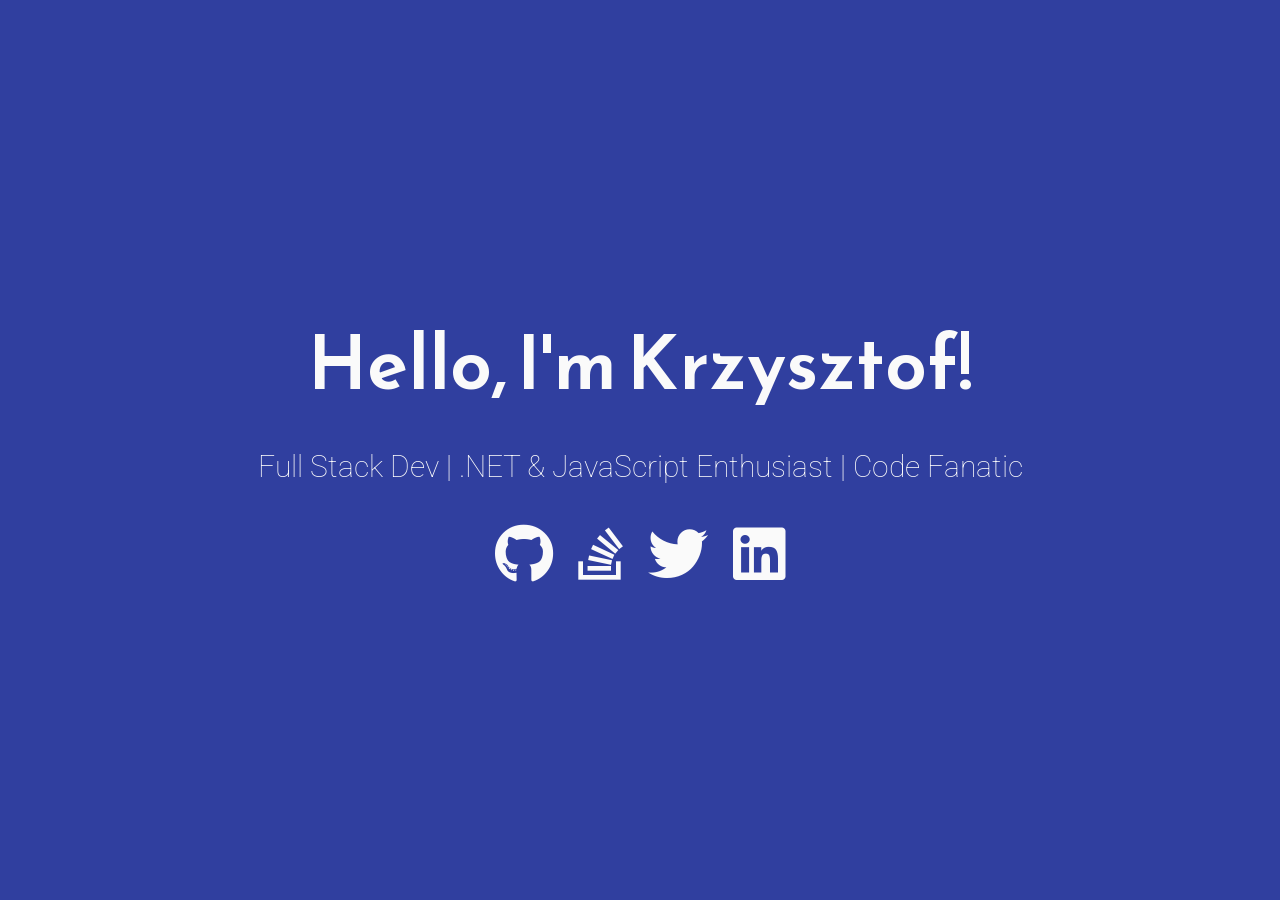
==== index.html @ 535ab050 "update" ====
<!DOCTYPE html>
<html>
<head>
	<meta charset="utf-8">
	<meta http-equiv="X-UA-Compatible" content="IE=edge">
	<meta name="viewport" content="width=device-width, initial-scale=1.0">

	<title>Krzysztof Koziarski | Dev</title>

	<link rel="icon" href="favicon.ico" type="image/png" />

	<link href="https://fonts.googleapis.com/css?family=Reem+Kufi|Roboto:300|Meera+Inimai" rel="stylesheet">
	<link href="https://use.fontawesome.com/releases/v5.0.8/css/all.css" rel="stylesheet">
	<link rel="stylesheet" href="css/reset.css">
	<link rel="stylesheet" href="css/styles.css">
	<link rel="stylesheet" href="css/themes/indigo-white.css">
	<!-- <link rel="stylesheet" href="css/themes/green-white.css"> -->
	<!-- <link rel="stylesheet" href="css/themes/red-white.css"> -->
	<!-- <link rel="stylesheet" href="css/themes/grey-white.css"> -->
	 <!-- <link rel="stylesheet" href="css/themes/white-indigo.css">  -->
	<!-- <link rel="stylesheet" href="css/themes/white-blue.css"> -->
	<!-- <link rel="stylesheet" href="css/themes/white-grey.css"> -->
	<!-- <link rel="stylesheet" href="css/themes/white-red.css"> -->
	<!-- <link rel="stylesheet" href="css/themes/yellow-black.css"> -->
</head>
<body>
	<main>
		<div class="intro">Hello, I'm Krzysztof!</div>
		<div class="tagline">Full Stack Dev | .NET &amp; JavaScript Enthusiast | Code Fanatic</div>
		<div class="icons-social">
			<a target="_blank" href="https://github.com/krzyhook"><i class="fab fa-github"></i></a>
			<a target="_blank" href="https://stackoverflow.com/story/kkoziarski"><i class="fab fa-stack-overflow"></i></a>
			<a target="_blank" href="https://twitter.com/krzyhoo"><i class="fab fa-twitter"></i></a>
			<a target="_blank" href="https://www.linkedin.com/in/koziarskikoziarski"><i class="fab fa-linkedin"></i></a>
    </div>
	</main>
</body>
</html>
---- css/styles.css ----
/* Typography */

html {
	font-family: 'Roboto', sans-serif;
}

@media (min-width: 576px) {
	html {
		font-size: 14px;
	}
}

@media (min-width: 768px) {
	html {
		font-size: 16px;
	}
}

@media (min-width: 992px) {
	html {
		font-size: 18px;
	}
}

@media (min-width: 1200px) {
	html {
		font-size: 20px;
	}
}

.icons-social i {
	font-size: 3em;
}

/* Custom Styles */

main {
	display: flex;
	flex-direction: column;
	min-height: 100vh;
	justify-content: center;
	padding: 0 30px;
	text-align: center;
}

main > .intro {
	font-family: 'Reem Kufi', sans-serif;
	font-size: 3.75em;
	font-weight: 600;
}

main > .tagline {
	font-size: 1.5rem;
	margin: 1.5rem 0;
	font-weight: 100;
}

.icons-social i {
	padding: 10px;
}

.devto {
	margin-bottom: -0.20rem;
}

.devto svg {
	margin-bottom: -0.20rem;
	margin-left: 0.675rem;;
	width: 2.65rem;
	height: 2.65rem;
}
---- css/themes/indigo-white.css ----
/* Theme */

main {
	background: #303F9F;
	color: #FAFAFA;
}

.icons-social a {
	color: #FAFAFA;
}

.icons-social a svg path{
	fill: #FAFAFA;
}
---- css/themes/green-white.css ----
/* Theme */

main {
	background: #43A047;
	color: #FAFAFA;
}

.icons-social a {
	color: #FAFAFA;
}

.icons-social a svg path{
	fill: #FAFAFA;
}
---- css/themes/red-white.css ----
/* Theme */

main {
	background: #AF3D4E;
	color: #FAFAFA;
}

.icons-social a {
	color: #FAFAFA;
}

.icons-social a svg path{
	fill: #FAFAFA;
}
---- css/themes/grey-white.css ----
/* Theme */

main {
	background: #485564;
	color: #FAFAFA;
}

.icons-social a {
	color: #FAFAFA;
}

.icons-social a svg path{
	fill: #FAFAFA;
}
---- css/themes/white-indigo.css ----
/* Theme */

main {
	background: #E8EAF6;
	color: #303F9F;
}

.icons-social a {
	color: #303F9F;
}

.icons-social a svg path{
	fill: #303F9F;
}
---- css/themes/white-blue.css ----
/* Theme */

main {
	background: #FAFAFA;
	color: #0277BD;
}

.icons-social a {
	color: #0277BD;
}

.icons-social a svg path{
	fill: #0277BD;
}
---- css/themes/white-grey.css ----
/* Theme */

main {
	background: #EDEDED;
	color: #4B5658;
}

.icons-social a {
	color: #4B5658;
}

.icons-social a svg path{
	fill: #4B5658;
}
---- css/themes/white-red.css ----
/* Theme */

main {
	background: #EDEDED;
	color: #AF3D4E;
}

.icons-social a {
	color: #AF3D4E;
}

.icons-social a svg path{
	fill: #AF3D4E;
}
---- css/themes/yellow-black.css ----
/* Theme */

main {
	background: #FFEB3B;
	color: #1E1E1E;
}

.icons-social a {
	color: #1E1E1E;
}

.icons-social a svg path{
	fill: #1E1E1E;
}
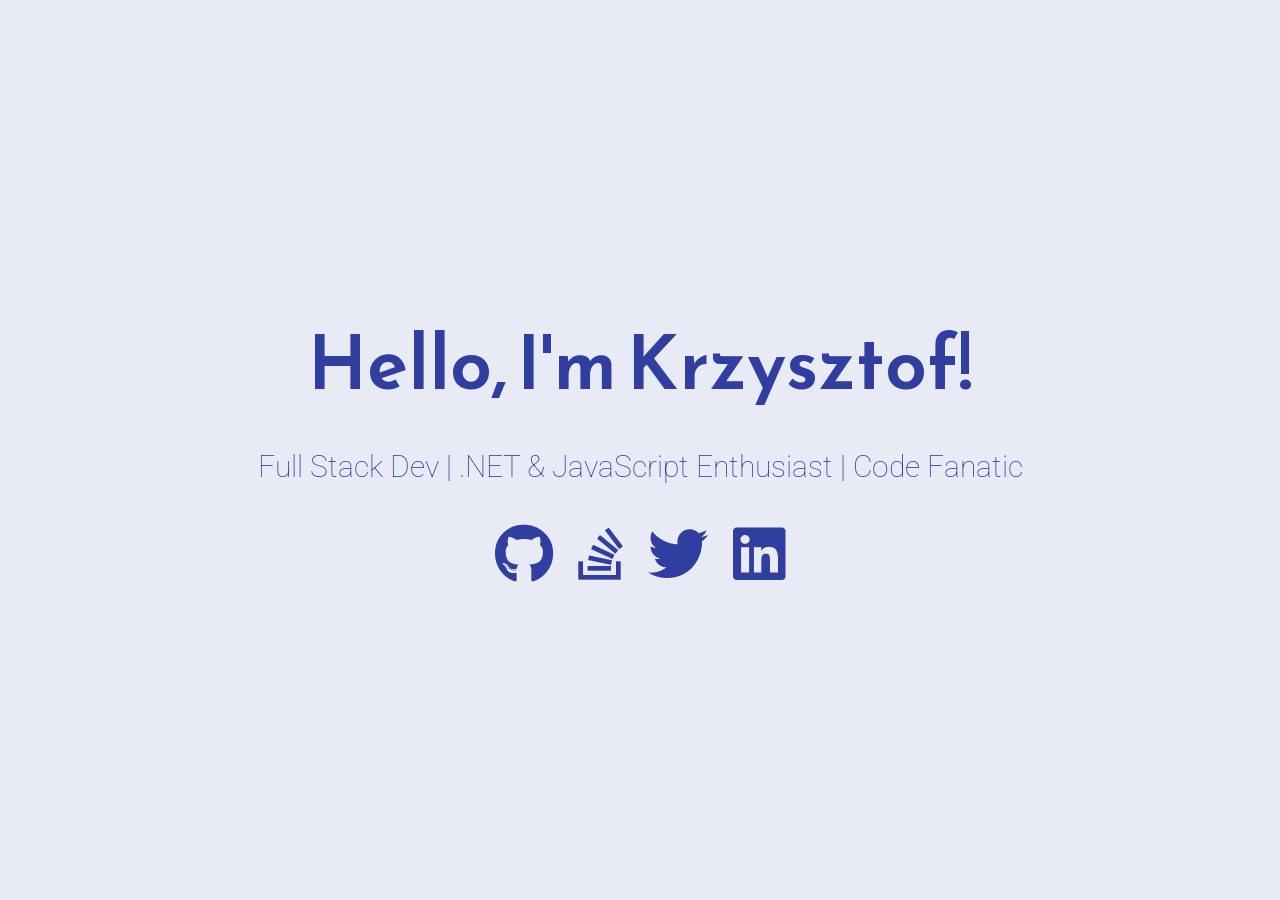
==== commit cb8e41db: "colors changed" ====
--- a/index.html
+++ b/index.html
@@ -13,11 +13,11 @@
 	<link href="https://use.fontawesome.com/releases/v5.0.8/css/all.css" rel="stylesheet">
 	<link rel="stylesheet" href="css/reset.css">
 	<link rel="stylesheet" href="css/styles.css">
-	<link rel="stylesheet" href="css/themes/indigo-white.css">
+	<!-- <link rel="stylesheet" href="css/themes/indigo-white.css"> -->
 	<!-- <link rel="stylesheet" href="css/themes/green-white.css"> -->
 	<!-- <link rel="stylesheet" href="css/themes/red-white.css"> -->
 	<!-- <link rel="stylesheet" href="css/themes/grey-white.css"> -->
-	 <!-- <link rel="stylesheet" href="css/themes/white-indigo.css">  -->
+	 <link rel="stylesheet" href="css/themes/white-indigo.css"> 
 	<!-- <link rel="stylesheet" href="css/themes/white-blue.css"> -->
 	<!-- <link rel="stylesheet" href="css/themes/white-grey.css"> -->
 	<!-- <link rel="stylesheet" href="css/themes/white-red.css"> -->
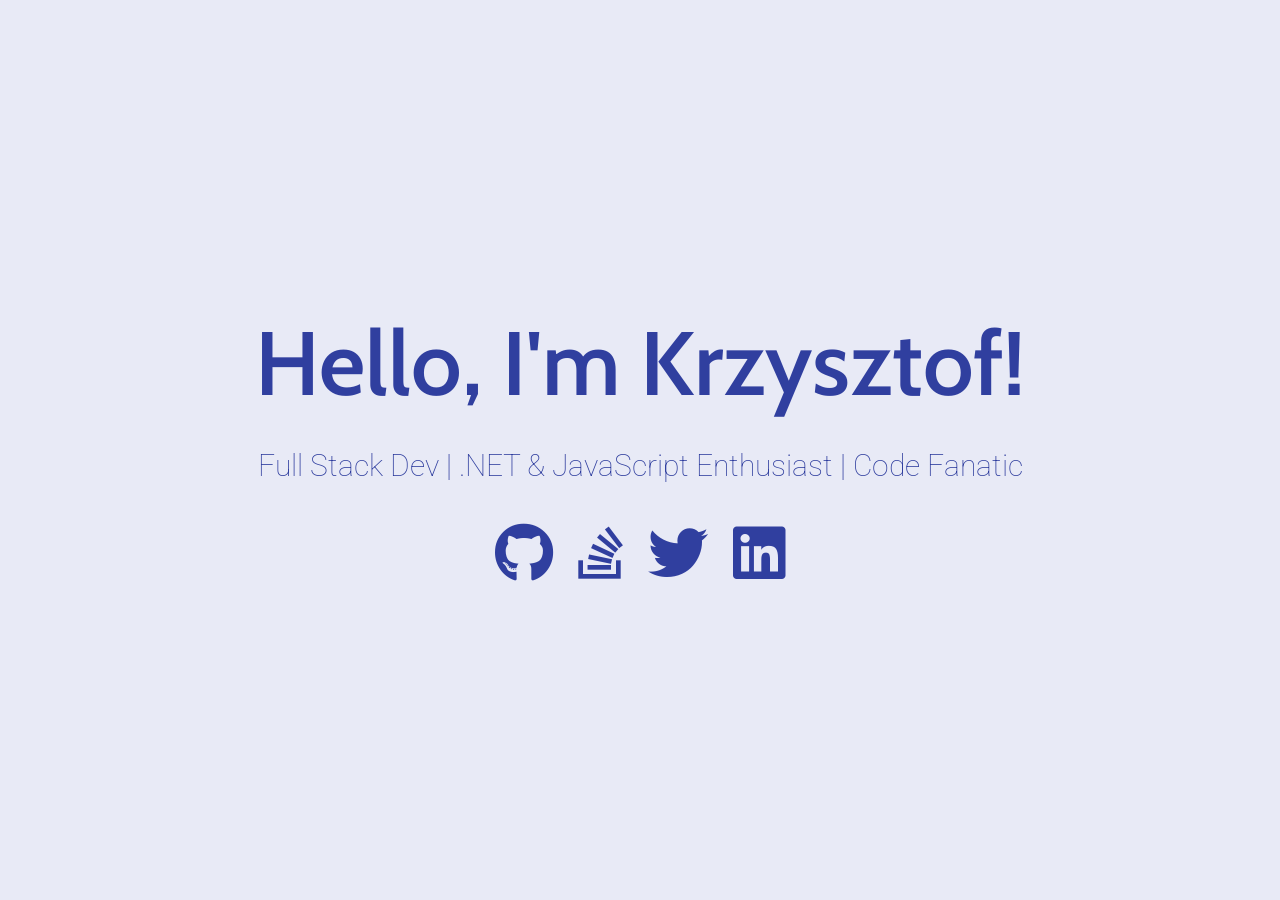
==== commit 7e550cd3: "Cabin font" ====
--- a/index.html
+++ b/index.html
@@ -9,7 +9,7 @@
 
 	<link rel="icon" href="favicon.ico" type="image/png" />
 
-	<link href="https://fonts.googleapis.com/css?family=Reem+Kufi|Roboto:300|Meera+Inimai" rel="stylesheet">
+	<link href="https://fonts.googleapis.com/css?family=Rubik|Cabin|Roboto:300" rel="stylesheet">
 	<link href="https://use.fontawesome.com/releases/v5.0.8/css/all.css" rel="stylesheet">
 	<link rel="stylesheet" href="css/reset.css">
 	<link rel="stylesheet" href="css/styles.css">
@@ -25,13 +25,13 @@
 </head>
 <body>
 	<main>
-		<div class="intro">Hello, I'm Krzysztof!</div>
+		<div class="intro">Hello, I'm <span title="Christopher | Kris">Krzysztof</span>!</div>
 		<div class="tagline">Full Stack Dev | .NET &amp; JavaScript Enthusiast | Code Fanatic</div>
 		<div class="icons-social">
-			<a target="_blank" href="https://github.com/krzyhook"><i class="fab fa-github"></i></a>
-			<a target="_blank" href="https://stackoverflow.com/story/kkoziarski"><i class="fab fa-stack-overflow"></i></a>
-			<a target="_blank" href="https://twitter.com/krzyhoo"><i class="fab fa-twitter"></i></a>
-			<a target="_blank" href="https://www.linkedin.com/in/koziarskikoziarski"><i class="fab fa-linkedin"></i></a>
+			<a target="_blank" href="https://github.com/krzyhook" title="GitHub"><i class="fab fa-github"></i></a>
+			<a target="_blank" href="https://stackoverflow.com/story/kkoziarski" title="Stack Overflow"><i class="fab fa-stack-overflow"></i></a>
+			<a target="_blank" href="https://twitter.com/krzyhoo" title="Twitter"><i class="fab fa-twitter"></i></a>
+			<a target="_blank" href="https://www.linkedin.com/in/koziarskikoziarski" title="LinkedIn"><i class="fab fa-linkedin"></i></a>
     </div>
 	</main>
 </body>
--- a/css/styles.css
+++ b/css/styles.css
@@ -44,8 +44,8 @@
 }
 
 main > .intro {
-	font-family: 'Reem Kufi', sans-serif;
-	font-size: 3.75em;
+	font-family: 'Cabin', sans-serif;
+	font-size: 4.5em;
 	font-weight: 600;
 }
 
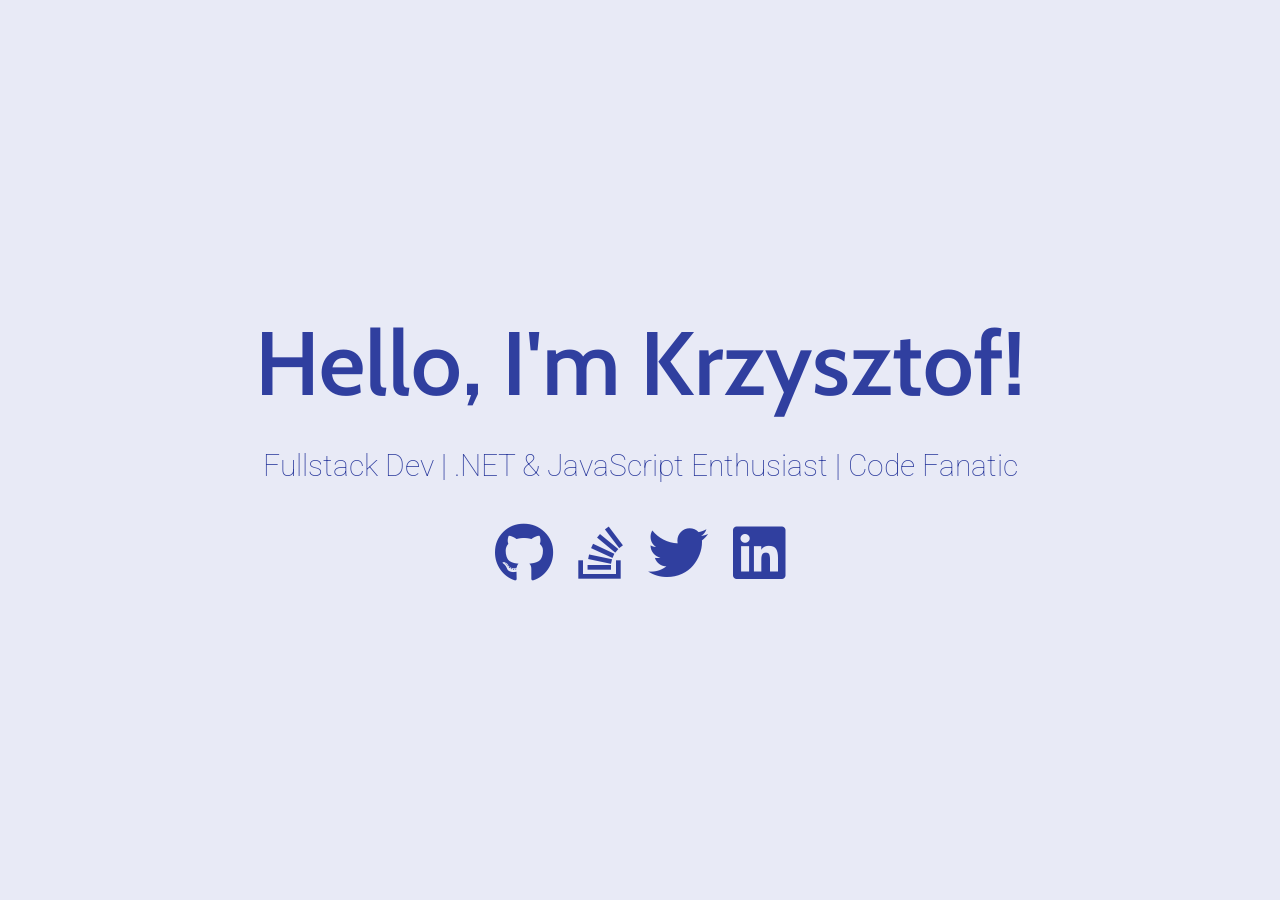
==== commit 5b6aab42: "Update index.html linkedin link changed" ====
--- a/index.html
+++ b/index.html
@@ -26,13 +26,13 @@
 <body>
 	<main>
 		<div class="intro">Hello, I'm <span title="Christopher | Kris">Krzysztof</span>!</div>
-		<div class="tagline">Full Stack Dev | .NET &amp; JavaScript Enthusiast | Code Fanatic</div>
+		<div class="tagline">Fullstack Dev | .NET &amp; JavaScript Enthusiast | Code Fanatic</div>
 		<div class="icons-social">
-			<a target="_blank" href="https://github.com/krzyhook" title="GitHub"><i class="fab fa-github"></i></a>
+			<a target="_blank" href="https://github.com/kkoziarski" title="GitHub"><i class="fab fa-github"></i></a>
 			<a target="_blank" href="https://stackoverflow.com/story/kkoziarski" title="Stack Overflow"><i class="fab fa-stack-overflow"></i></a>
 			<a target="_blank" href="https://twitter.com/krzyhoo" title="Twitter"><i class="fab fa-twitter"></i></a>
-			<a target="_blank" href="https://www.linkedin.com/in/koziarskikoziarski" title="LinkedIn"><i class="fab fa-linkedin"></i></a>
-    </div>
+			<a target="_blank" href="https://www.linkedin.com/in/krzysztof-koziarski" title="LinkedIn"><i class="fab fa-linkedin"></i></a>
+                </div>
 	</main>
 </body>
-</html>+</html>
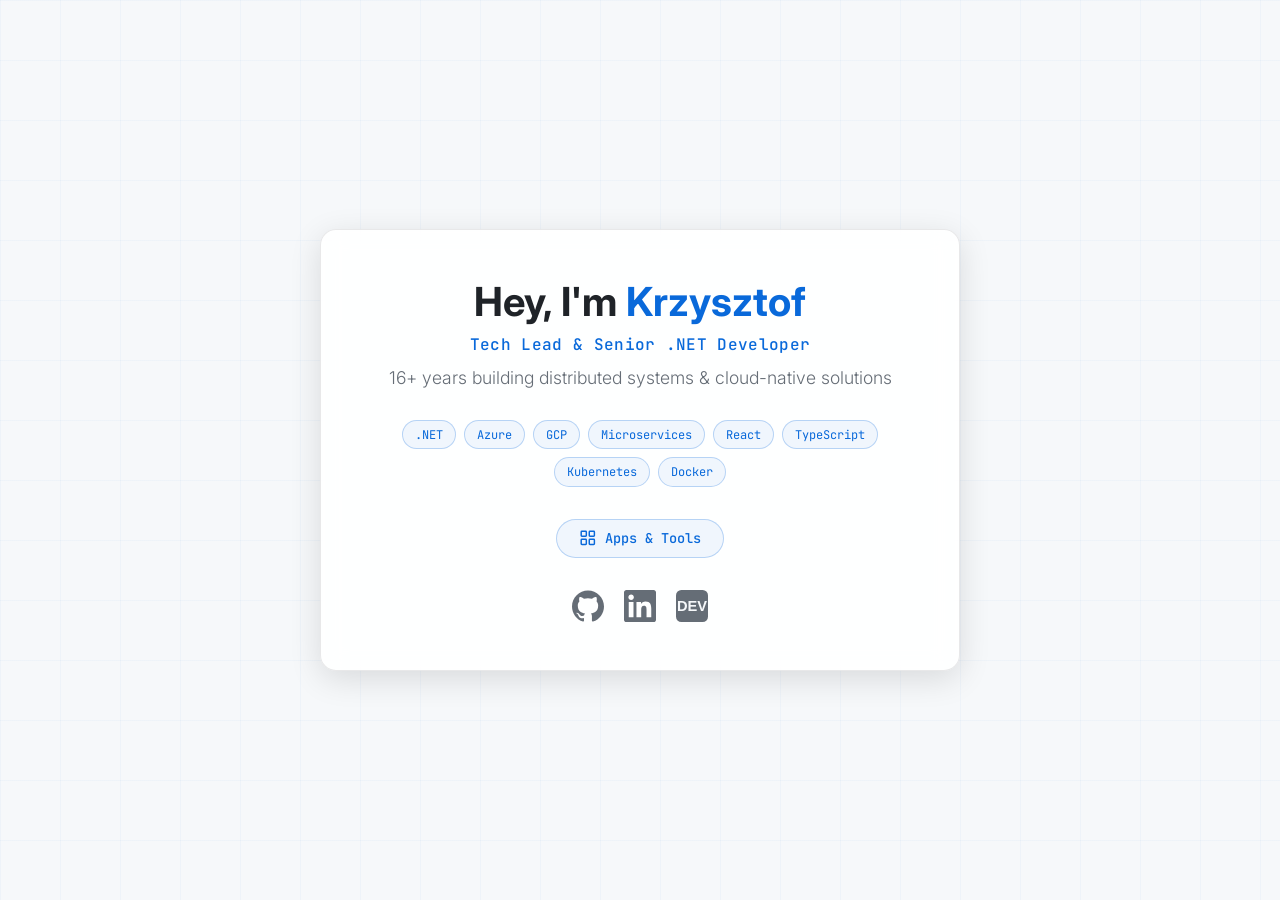
==== commit 04472d27: "Modernize landing page, add apps section with reaction timer example" ====
--- a/index.html
+++ b/index.html
@@ -1,38 +1,52 @@
 <!DOCTYPE html>
-<html>
+<html lang="en">
 <head>
 	<meta charset="utf-8">
-	<meta http-equiv="X-UA-Compatible" content="IE=edge">
 	<meta name="viewport" content="width=device-width, initial-scale=1.0">
-
-	<title>Krzysztof Koziarski | Dev</title>
-
-	<link rel="icon" href="favicon.ico" type="image/png" />
-
-	<link href="https://fonts.googleapis.com/css?family=Rubik|Cabin|Roboto:300" rel="stylesheet">
-	<link href="https://use.fontawesome.com/releases/v5.0.8/css/all.css" rel="stylesheet">
+	<meta name="description" content="Krzysztof Koziarski - Tech Lead & Senior .NET Developer. 16+ years building distributed systems and cloud-native solutions.">
+	<title>Krzysztof Koziarski | Tech Lead & .NET Developer</title>
+	<link rel="icon" href="favicon.ico" type="image/x-icon" />
+	<link href="https://fonts.googleapis.com/css2?family=Inter:wght@300;400;600;700&family=JetBrains+Mono:wght@400;500&display=swap" rel="stylesheet">
 	<link rel="stylesheet" href="css/reset.css">
-	<link rel="stylesheet" href="css/styles.css">
-	<!-- <link rel="stylesheet" href="css/themes/indigo-white.css"> -->
-	<!-- <link rel="stylesheet" href="css/themes/green-white.css"> -->
-	<!-- <link rel="stylesheet" href="css/themes/red-white.css"> -->
-	<!-- <link rel="stylesheet" href="css/themes/grey-white.css"> -->
-	 <link rel="stylesheet" href="css/themes/white-indigo.css"> 
-	<!-- <link rel="stylesheet" href="css/themes/white-blue.css"> -->
-	<!-- <link rel="stylesheet" href="css/themes/white-grey.css"> -->
-	<!-- <link rel="stylesheet" href="css/themes/white-red.css"> -->
-	<!-- <link rel="stylesheet" href="css/themes/yellow-black.css"> -->
+	<link rel="stylesheet" href="css/main.css">
 </head>
 <body>
 	<main>
-		<div class="intro">Hello, I'm <span title="Christopher | Kris">Krzysztof</span>!</div>
-		<div class="tagline">Fullstack Dev | .NET &amp; JavaScript Enthusiast | Code Fanatic</div>
-		<div class="icons-social">
-			<a target="_blank" href="https://github.com/kkoziarski" title="GitHub"><i class="fab fa-github"></i></a>
-			<a target="_blank" href="https://stackoverflow.com/story/kkoziarski" title="Stack Overflow"><i class="fab fa-stack-overflow"></i></a>
-			<a target="_blank" href="https://twitter.com/krzyhoo" title="Twitter"><i class="fab fa-twitter"></i></a>
-			<a target="_blank" href="https://www.linkedin.com/in/krzysztof-koziarski" title="LinkedIn"><i class="fab fa-linkedin"></i></a>
-                </div>
+		<div class="card">
+			<div class="intro">Hey, I'm <span class="name" title="Christopher | Kris">Krzysztof</span></div>
+			<div class="role">Tech Lead & Senior .NET Developer</div>
+			<div class="tagline">16+ years building distributed systems &amp; cloud-native solutions</div>
+
+			<div class="tech-tags">
+				<span>.NET</span>
+				<span>Azure</span>
+				<span>GCP</span>
+				<span>Microservices</span>
+				<span>React</span>
+				<span>TypeScript</span>
+				<span>Kubernetes</span>
+				<span>Docker</span>
+			</div>
+
+			<a href="apps/" class="apps-link">
+				<svg viewBox="0 0 24 24" fill="none" stroke="currentColor" stroke-width="2" stroke-linecap="round" stroke-linejoin="round"><rect x="3" y="3" width="7" height="7" rx="1"/><rect x="14" y="3" width="7" height="7" rx="1"/><rect x="3" y="14" width="7" height="7" rx="1"/><rect x="14" y="14" width="7" height="7" rx="1"/></svg>
+				Apps &amp; Tools
+			</a>
+
+			<div class="icons-social">
+				<a target="_blank" rel="noopener" href="https://github.com/kkoziarski" title="GitHub">
+					<svg viewBox="0 0 24 24" fill="currentColor"><path d="M12 .297c-6.63 0-12 5.373-12 12 0 5.303 3.438 9.8 8.205 11.385.6.113.82-.258.82-.577 0-.285-.01-1.04-.015-2.04-3.338.724-4.042-1.61-4.042-1.61C4.422 18.07 3.633 17.7 3.633 17.7c-1.087-.744.084-.729.084-.729 1.205.084 1.838 1.236 1.838 1.236 1.07 1.835 2.809 1.305 3.495.998.108-.776.417-1.305.76-1.605-2.665-.3-5.466-1.332-5.466-5.93 0-1.31.465-2.38 1.235-3.22-.135-.303-.54-1.523.105-3.176 0 0 1.005-.322 3.3 1.23.96-.267 1.98-.399 3-.405 1.02.006 2.04.138 3 .405 2.28-1.552 3.285-1.23 3.285-1.23.645 1.653.24 2.873.12 3.176.765.84 1.23 1.91 1.23 3.22 0 4.61-2.805 5.625-5.475 5.92.42.36.81 1.096.81 2.22 0 1.606-.015 2.896-.015 3.286 0 .315.21.69.825.57C20.565 22.092 24 17.592 24 12.297c0-6.627-5.373-12-12-12"/></svg>
+				</a>
+				<a target="_blank" rel="noopener" href="https://www.linkedin.com/in/krzysztof-koziarski" title="LinkedIn">
+					<svg viewBox="0 0 24 24" fill="currentColor"><path d="M20.447 20.452h-3.554v-5.569c0-1.328-.027-3.037-1.852-3.037-1.853 0-2.136 1.445-2.136 2.939v5.667H9.351V9h3.414v1.561h.046c.477-.9 1.637-1.85 3.37-1.85 3.601 0 4.267 2.37 4.267 5.455v6.286zM5.337 7.433c-1.144 0-2.063-.926-2.063-2.065 0-1.138.92-2.063 2.063-2.063 1.14 0 2.064.925 2.064 2.063 0 1.139-.925 2.065-2.064 2.065zm1.782 13.019H3.555V9h3.564v11.452zM22.225 0H1.771C.792 0 0 .774 0 1.729v20.542C0 23.227.792 24 1.771 24h20.451C23.2 24 24 23.227 24 22.271V1.729C24 .774 23.2 0 22.222 0h.003z"/></svg>
+				</a>
+				<a target="_blank" rel="noopener" href="https://dev.to/kkoziarski" title="Dev.to">
+					<svg viewBox="0 0 24 24" fill="currentColor"><rect width="24" height="24" rx="4"/><text x="12" y="16" text-anchor="middle" font-family="Arial,sans-serif" font-weight="700" font-size="11" fill="var(--bg)">DEV</text></svg>
+				</a>
+			</div>
+		</div>
+
+		<div class="bg-grid"></div>
 	</main>
 </body>
 </html>
--- a/css/main.css
+++ b/css/main.css
@@ -0,0 +1,205 @@
+:root {
+	--bg: #0d1117;
+	--card-bg: rgba(22, 27, 34, 0.85);
+	--text: #e6edf3;
+	--text-muted: #8b949e;
+	--accent: #58a6ff;
+	--accent-glow: rgba(88, 166, 255, 0.15);
+	--tag-bg: rgba(88, 166, 255, 0.1);
+	--tag-border: rgba(88, 166, 255, 0.3);
+	--border: rgba(240, 246, 252, 0.1);
+	--grid-color: rgba(88, 166, 255, 0.04);
+}
+
+@media (prefers-color-scheme: light) {
+	:root {
+		--bg: #f6f8fa;
+		--card-bg: rgba(255, 255, 255, 0.9);
+		--text: #1f2328;
+		--text-muted: #656d76;
+		--accent: #0969da;
+		--accent-glow: rgba(9, 105, 218, 0.1);
+		--tag-bg: rgba(9, 105, 218, 0.06);
+		--tag-border: rgba(9, 105, 218, 0.25);
+		--border: rgba(31, 35, 40, 0.1);
+		--grid-color: rgba(9, 105, 218, 0.03);
+	}
+}
+
+html {
+	font-family: 'Inter', -apple-system, BlinkMacSystemFont, 'Segoe UI', sans-serif;
+	font-size: 16px;
+	-webkit-font-smoothing: antialiased;
+}
+
+body {
+	background: var(--bg);
+	color: var(--text);
+	min-height: 100vh;
+	overflow: hidden;
+}
+
+main {
+	display: flex;
+	align-items: center;
+	justify-content: center;
+	min-height: 100vh;
+	padding: 2rem;
+	position: relative;
+}
+
+.card {
+	position: relative;
+	z-index: 1;
+	max-width: 640px;
+	width: 100%;
+	background: var(--card-bg);
+	border: 1px solid var(--border);
+	border-radius: 16px;
+	padding: 3rem 2.5rem;
+	text-align: center;
+	backdrop-filter: blur(12px);
+	-webkit-backdrop-filter: blur(12px);
+	box-shadow: 0 8px 32px rgba(0, 0, 0, 0.12);
+}
+
+.intro {
+	font-size: 2.5rem;
+	font-weight: 700;
+	line-height: 1.2;
+	margin-bottom: 0.5rem;
+}
+
+.name {
+	color: var(--accent);
+	cursor: help;
+}
+
+.role {
+	font-family: 'JetBrains Mono', monospace;
+	font-size: 1rem;
+	font-weight: 500;
+	color: var(--accent);
+	letter-spacing: 0.02em;
+	margin-bottom: 0.75rem;
+}
+
+.tagline {
+	font-size: 1.1rem;
+	font-weight: 300;
+	color: var(--text-muted);
+	margin-bottom: 2rem;
+}
+
+.tech-tags {
+	display: flex;
+	flex-wrap: wrap;
+	gap: 0.5rem;
+	justify-content: center;
+	margin-bottom: 2rem;
+}
+
+.tech-tags span {
+	font-family: 'JetBrains Mono', monospace;
+	font-size: 0.75rem;
+	font-weight: 400;
+	padding: 0.35rem 0.75rem;
+	border-radius: 100px;
+	background: var(--tag-bg);
+	border: 1px solid var(--tag-border);
+	color: var(--accent);
+	transition: background 0.2s, transform 0.2s;
+}
+
+.tech-tags span:hover {
+	background: var(--accent-glow);
+	transform: translateY(-1px);
+}
+
+/* Apps link */
+.apps-link {
+	display: inline-flex;
+	align-items: center;
+	gap: 0.5rem;
+	font-family: 'JetBrains Mono', monospace;
+	font-size: 0.85rem;
+	font-weight: 500;
+	color: var(--accent);
+	text-decoration: none;
+	padding: 0.6rem 1.4rem;
+	border-radius: 100px;
+	border: 1px solid var(--tag-border);
+	background: var(--tag-bg);
+	margin-bottom: 2rem;
+	transition: background 0.2s, transform 0.2s, box-shadow 0.2s;
+}
+
+.apps-link:hover {
+	background: var(--accent-glow);
+	transform: translateY(-2px);
+	box-shadow: 0 4px 16px rgba(88, 166, 255, 0.15);
+}
+
+.apps-link svg {
+	width: 1.1rem;
+	height: 1.1rem;
+}
+
+.icons-social {
+	display: flex;
+	gap: 1.25rem;
+	justify-content: center;
+	align-items: center;
+}
+
+.icons-social a {
+	color: var(--text-muted);
+	transition: color 0.2s, transform 0.2s;
+	display: inline-flex;
+}
+
+.icons-social a:hover {
+	color: var(--accent);
+	transform: translateY(-2px);
+}
+
+.icons-social svg {
+	width: 2rem;
+	height: 2rem;
+}
+
+/* Subtle background grid */
+.bg-grid {
+	position: fixed;
+	inset: 0;
+	z-index: 0;
+	background-image:
+		linear-gradient(var(--grid-color) 1px, transparent 1px),
+		linear-gradient(90deg, var(--grid-color) 1px, transparent 1px);
+	background-size: 60px 60px;
+	pointer-events: none;
+}
+
+/* Responsive */
+@media (max-width: 480px) {
+	.card {
+		padding: 2rem 1.5rem;
+	}
+
+	.intro {
+		font-size: 1.8rem;
+	}
+
+	.role {
+		font-size: 0.85rem;
+	}
+
+	.tagline {
+		font-size: 0.95rem;
+	}
+
+	.icons-social svg {
+		width: 1.6rem;
+		height: 1.6rem;
+	}
+}
